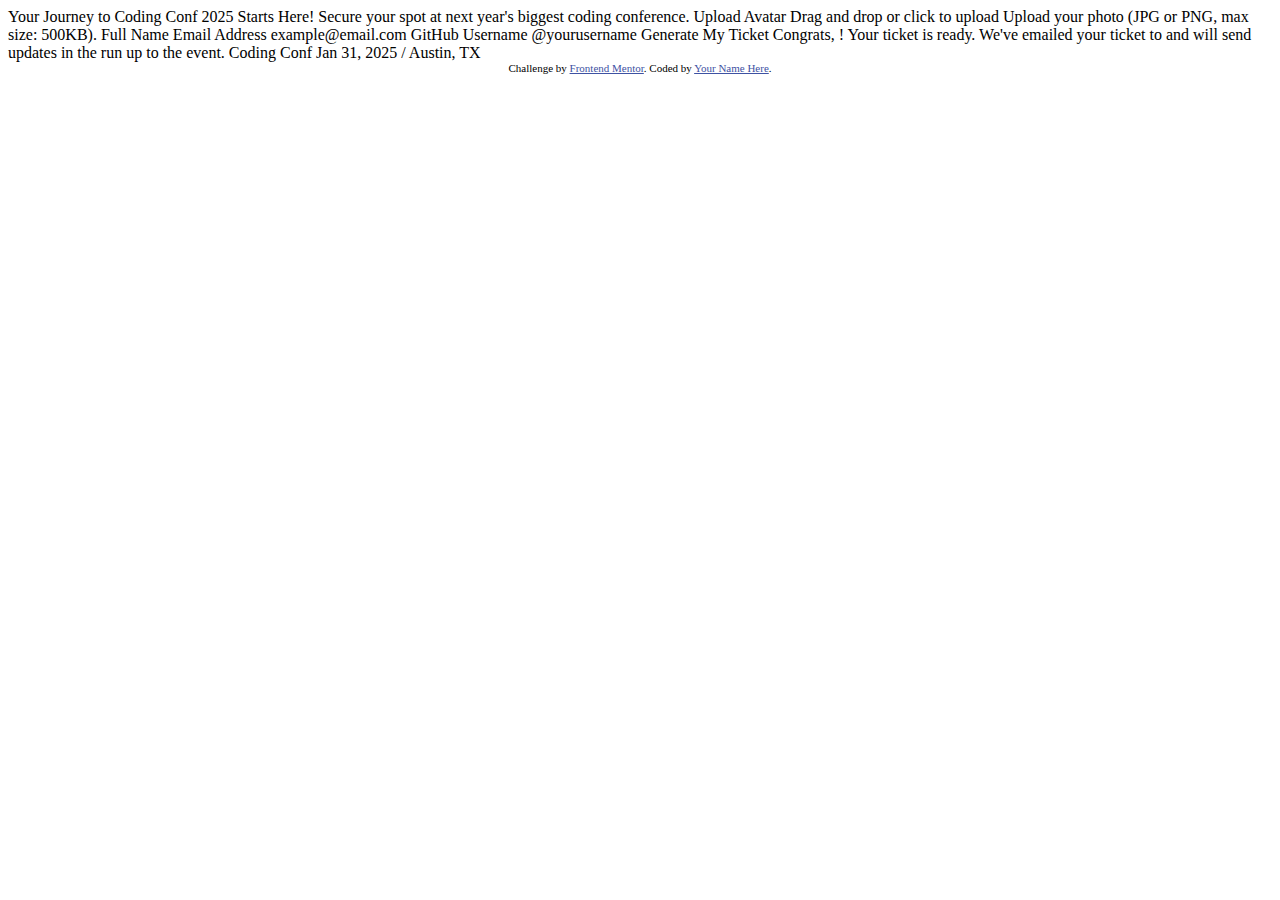
==== index.html @ 29e8fb3f "Init files" ====
<!DOCTYPE html>
<html lang="en">
<head>
  <meta charset="UTF-8">
  <meta name="viewport" content="width=device-width, initial-scale=1.0"> <!-- displays site properly based on user's device -->

  <link rel="icon" type="image/png" sizes="32x32" href="./assets/images/favicon-32x32.png">
  
  <title>Frontend Mentor | Conference ticket generator</title>

  <!-- Feel free to remove these styles or customise in your own stylesheet 👍 -->
  <style>
    .attribution { font-size: 11px; text-align: center; }
    .attribution a { color: hsl(228, 45%, 44%); }
  </style>
</head>
<body>

  <!-- Form starts -->

  Your Journey to Coding Conf 2025 Starts Here!

  Secure your spot at next year's biggest coding conference.

  Upload Avatar
  Drag and drop or click to upload
  Upload your photo (JPG or PNG, max size: 500KB).

  Full Name

  Email Address
  example@email.com

  GitHub Username
  @yourusername

  Generate My Ticket

  <!-- Form ends -->

  <!-- Generated tickets starts -->

  Congrats, <!-- Full Name -->! Your ticket is ready.

  We've emailed your ticket to <!-- Email Address --> and will send updates in the run up to the event.

  Coding Conf
  Jan 31, 2025 / Austin, TX

  <!-- Generated tickets ends -->
  
  <div class="attribution">
    Challenge by <a href="https://www.frontendmentor.io?ref=challenge">Frontend Mentor</a>. 
    Coded by <a href="#">Your Name Here</a>.
  </div>
</body>
</html>
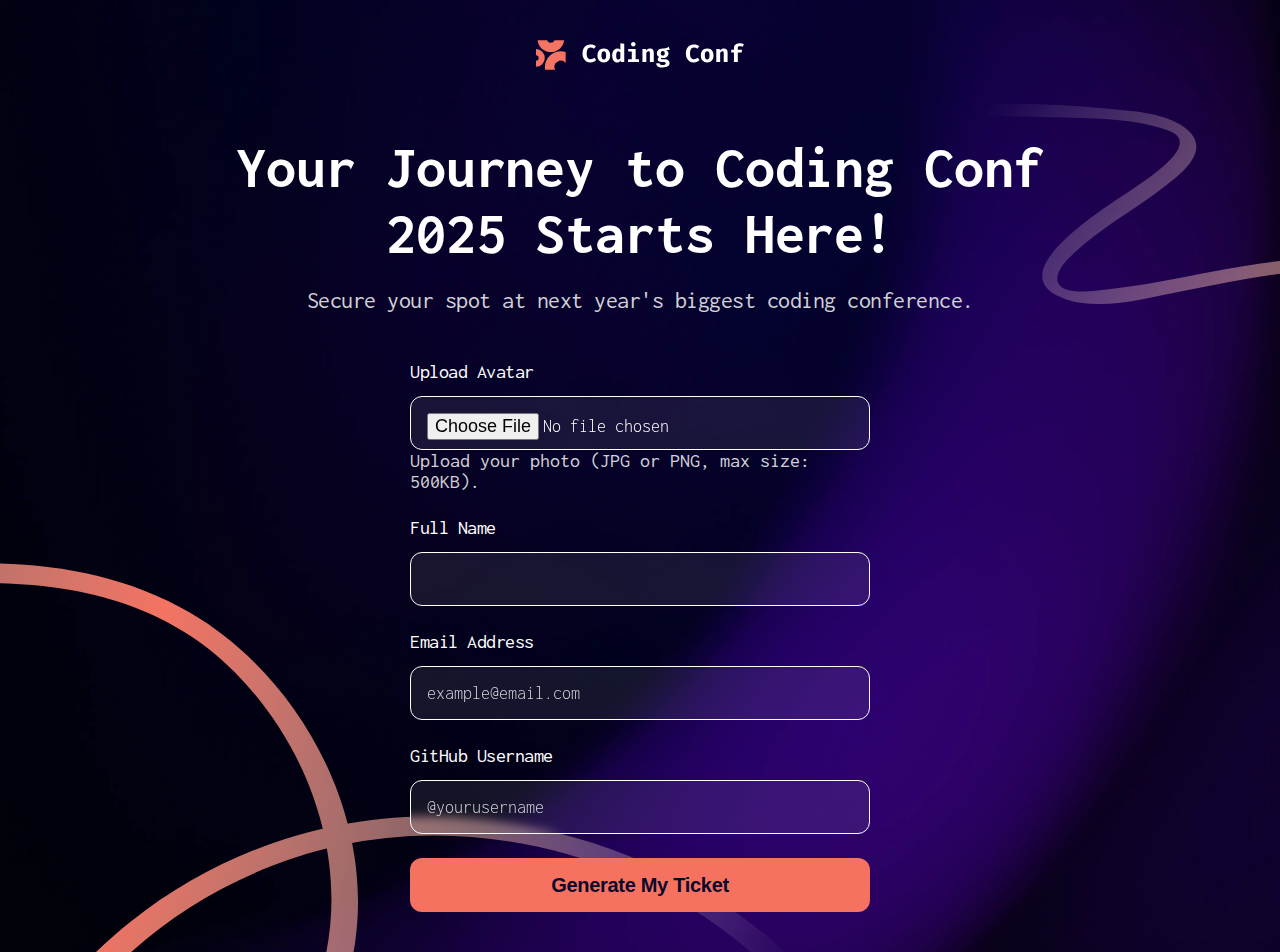
==== commit 1286f613: "Form Desktop" ====
--- a/index.html
+++ b/index.html
@@ -1,57 +1,68 @@
 <!DOCTYPE html>
 <html lang="en">
-<head>
-  <meta charset="UTF-8">
-  <meta name="viewport" content="width=device-width, initial-scale=1.0"> <!-- displays site properly based on user's device -->
+  <head>
+    <meta charset="UTF-8" />
+    <meta name="viewport" content="width=device-width, initial-scale=1.0" />
+    <!-- displays site properly based on user's device -->
 
-  <link rel="icon" type="image/png" sizes="32x32" href="./assets/images/favicon-32x32.png">
-  
-  <title>Frontend Mentor | Conference ticket generator</title>
+    <link
+      rel="icon"
+      type="image/png"
+      sizes="32x32"
+      href="./assets/images/favicon-32x32.png"
+    />
 
-  <!-- Feel free to remove these styles or customise in your own stylesheet 👍 -->
-  <style>
-    .attribution { font-size: 11px; text-align: center; }
-    .attribution a { color: hsl(228, 45%, 44%); }
-  </style>
-</head>
-<body>
-
-  <!-- Form starts -->
-
-  Your Journey to Coding Conf 2025 Starts Here!
-
-  Secure your spot at next year's biggest coding conference.
-
-  Upload Avatar
-  Drag and drop or click to upload
-  Upload your photo (JPG or PNG, max size: 500KB).
-
-  Full Name
-
-  Email Address
-  example@email.com
-
-  GitHub Username
-  @yourusername
-
-  Generate My Ticket
-
-  <!-- Form ends -->
-
-  <!-- Generated tickets starts -->
-
-  Congrats, <!-- Full Name -->! Your ticket is ready.
-
-  We've emailed your ticket to <!-- Email Address --> and will send updates in the run up to the event.
-
-  Coding Conf
-  Jan 31, 2025 / Austin, TX
-
-  <!-- Generated tickets ends -->
-  
-  <div class="attribution">
-    Challenge by <a href="https://www.frontendmentor.io?ref=challenge">Frontend Mentor</a>. 
-    Coded by <a href="#">Your Name Here</a>.
-  </div>
-</body>
-</html>+    <title>Frontend Mentor | Conference ticket generator</title>
+    <link rel="stylesheet" href="style.css" />
+  </head>
+  <body>
+    <header class="header">
+      <figure class="header__logo">
+        <img src="assets/images/logo-full.svg" alt="Logo" />
+      </figure>
+    </header>
+    <main class="main">
+      <h1 class="heading">Your Journey to Coding Conf 2025 Starts Here!</h1>
+      <p class="text">
+        Secure your spot at next year's biggest coding conference.
+      </p>
+      <form action="/generated-ticket.html" method="get" class="form">
+        <div class="form__row">
+          <label for="avatar">Upload Avatar</label>
+          <input
+            type="file"
+            name="avatar"
+            id="avatar"
+            placeholder="Drag and drop or click to upload"
+          />
+          <span class="form__message--help"
+            >Upload your photo (JPG or PNG, max size: 500KB).</span
+          >
+        </div>
+        <div class="form__row">
+          <label for="fullname">Full Name</label>
+          <input type="text" name="fullname" id="fullname" />
+        </div>
+        <div class="form__row">
+          <label for="email">Email Address</label>
+          <input
+            type="email"
+            name="email"
+            id="email"
+            placeholder="example@email.com"
+          />
+        </div>
+        <div class="form__row">
+          <label for="github-username">GitHub Username</label>
+          <input
+            type="text"
+            name="github-username"
+            id="github-username"
+            placeholder="@yourusername"
+          />
+        </div>
+        <button class="button" type="submit">Generate My Ticket</button>
+      </form>
+    </main>
+  </body>
+</html>
--- a/style.css
+++ b/style.css
@@ -0,0 +1,142 @@
+@font-face {
+  font-family: 'Inconsolata';
+  src: url(assets/fonts/Inconsolata-VariableFont_wdth,wght.ttf);
+}
+
+:root {
+  --Neutral-0: hsl(0, 0%, 100%);
+  --Neutral-300: hsl(252, 6%, 83%);
+  --Neutral-500: hsl(245, 15%, 58%);
+  --Neutral-700: hsl(245, 19%, 35%);
+  --Neutral-900: hsl(248, 70%, 10%);
+
+  --Orange-500: hsl(7, 88%, 67%);
+  --Orange-700: hsl(7, 71%, 60%);
+
+  --Gradient: hsl(7, 86%, 67%) to hsl(0, 0%, 100%);
+
+  
+  --White-transparent: hsla(0, 0%, 100%, 8%);
+
+  --Extrabold: 700;
+  --Medium: 400;
+  --Regular: 300;
+}
+
+*,
+*::after,
+*::before {
+  margin: 0;
+  padding: 0;
+  box-sizing: border-box;
+}
+
+html {
+  font-size: 62.5%;
+}
+
+body {
+  font-family: 'Inconsolata', sans-serif;
+  font-size: 2rem;
+  color: var(--Neutral-300);
+  background-color: var(--Neutral-900);
+  background-image: url(assets/images/pattern-squiggly-line-bottom-desktop.svg), url(assets/images/pattern-squiggly-line-top.svg), url(assets/images/background-desktop.png);
+  background-size:  auto, auto, cover;
+  background-repeat: no-repeat;
+  background-position: left bottom, right top 13%, center ;
+  min-height: 100dvh;
+
+  display: flex;
+  flex-direction: column;
+  align-items: center;
+  padding: 4rem;
+}
+
+.header {
+  margin-bottom: 6rem;
+}
+
+.main {
+  max-width: 89.1rem;
+  display: flex;
+  flex-direction: column;
+  align-items: center;
+}
+
+.heading {
+  color: var(--Neutral-0);
+  font-size: 6rem;
+  line-height: 110%;
+  letter-spacing: -.01rem;
+  font-weight: var(--Extrabold);
+  text-align: center;
+  margin-bottom: 2rem;
+}
+
+.text {
+  font-size: 2.4rem;
+  font-weight: var(--Medium);
+  line-height: 120%;
+  letter-spacing: -0.05rem;
+  text-align: center;
+  margin-bottom: 4.5rem;
+}
+
+.form {
+  width: 46rem;
+}
+
+.form__row {
+  display: flex;
+  flex-direction: column;
+  margin-bottom: 2.4rem;
+}
+
+.form label {
+  font-size: 2rem;
+  font-weight: var(--Medium);
+  color: var(--Neutral-0);
+  line-height: 120%;
+  letter-spacing: -0.05rem;
+  margin-bottom: 1.2rem;
+}
+
+.form input {
+  outline: none;
+  background-color: var(--White-transparent);
+  backdrop-filter: blur(5px);
+  border: .1rem solid var(--Neutral-0);
+  height: 5.4rem;
+  border-radius: 1.2rem;
+  padding: 1.6rem;
+  color: var(--Neutral-0);
+  font-size: 1.8rem;
+  line-height: 120%;
+  font-weight: var(--Regular);
+  font-family: 'Inconsolata';
+}
+
+.form input::placeholder {
+  color: var(--Neutral-300);
+  font-size: 1.8rem;
+  line-height: 120%;
+  font-weight: var(--Regular);
+  font-family: 'Inconsolata';
+}
+
+.button {
+  height: 5.4rem;
+  border-radius: 1.2rem;
+  border: none;
+  background-color: var(--Orange-500);
+  color: var(--Neutral-900);
+  display: flex;
+  align-items: center;
+  justify-content: center;
+  width: 100%;
+  font-size: 2rem;
+  line-height: 100%;
+  letter-spacing: -.03rem;
+  font-weight: var(--Extrabold);
+  cursor: pointer;
+}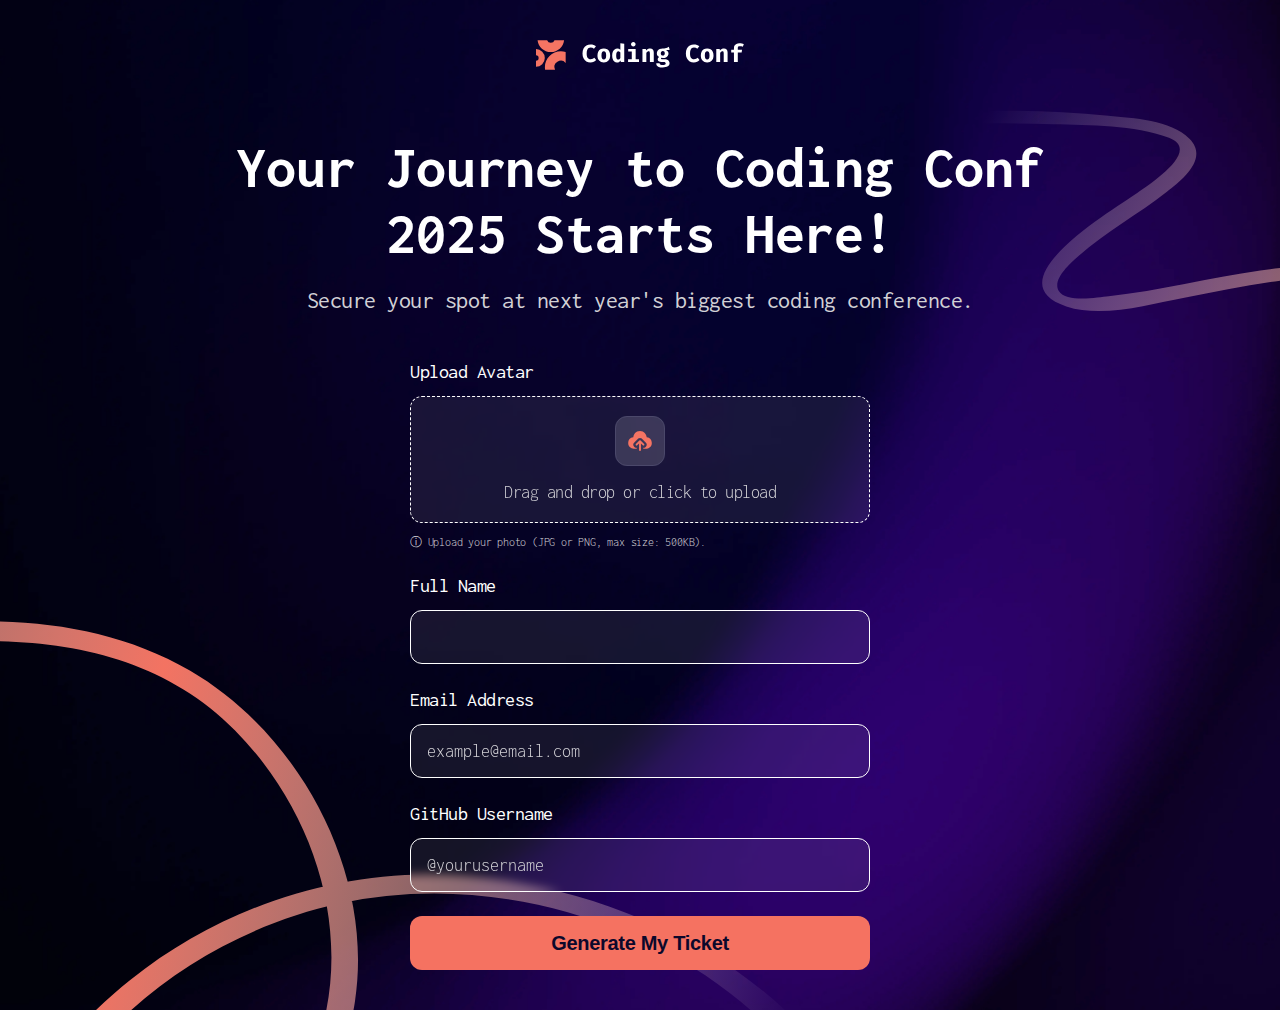
==== commit 89ffd3cc: "Form validation" ====
--- a/index.html
+++ b/index.html
@@ -28,20 +28,31 @@
       </p>
       <form action="/generated-ticket.html" method="get" class="form">
         <div class="form__row">
-          <label for="avatar">Upload Avatar</label>
           <input
             type="file"
             name="avatar"
             id="avatar"
-            placeholder="Drag and drop or click to upload"
+            required
           />
-          <span class="form__message--help"
-            >Upload your photo (JPG or PNG, max size: 500KB).</span
+          <label for="avatar" class="form__custom-file">
+            <span class="form__label-file">Upload Avatar</span>
+            <div class="form__input-file">
+              <figure>
+                <img src="assets/images/icon-upload.svg" alt="Upload">
+              </figure>
+              <span class="form__text-file">Drag and drop or click to upload</span>
+            </div>
+          </label>
+          <span class="form__message form__message--help"
+            >&#9432; Upload your photo (JPG or PNG, max size: 500KB).</span
+          >
+          <span class="form__message form__message--error"
+            >&#9432; File too large. Please upload a photo under 500KB.</span
           >
         </div>
         <div class="form__row">
           <label for="fullname">Full Name</label>
-          <input type="text" name="fullname" id="fullname" />
+          <input type="text" name="fullname" id="fullname" required/>
         </div>
         <div class="form__row">
           <label for="email">Email Address</label>
@@ -50,7 +61,11 @@
             name="email"
             id="email"
             placeholder="example@email.com"
+            required
           />
+          <span class="form__message form__message--error"
+            >&#9432; Please enter a valid email address.</span
+          >
         </div>
         <div class="form__row">
           <label for="github-username">GitHub Username</label>
@@ -59,6 +74,7 @@
             name="github-username"
             id="github-username"
             placeholder="@yourusername"
+            required
           />
         </div>
         <button class="button" type="submit">Generate My Ticket</button>
--- a/style.css
+++ b/style.css
@@ -17,6 +17,7 @@
 
   
   --White-transparent: hsla(0, 0%, 100%, 8%);
+  --White-transparent-hover: hsla(0, 0%, 100%, 20%);
 
   --Extrabold: 700;
   --Medium: 400;
@@ -92,13 +93,19 @@
   margin-bottom: 2.4rem;
 }
 
-.form label {
+.form label,
+.form__label-file {
   font-size: 2rem;
   font-weight: var(--Medium);
   color: var(--Neutral-0);
   line-height: 120%;
   letter-spacing: -0.05rem;
   margin-bottom: 1.2rem;
+  display: inline-block;
+}
+
+.form .form__custom-file {
+  margin-bottom: 0;
 }
 
 .form input {
@@ -116,12 +123,70 @@
   font-family: 'Inconsolata';
 }
 
+.form__input-file {
+  background-color: var(--White-transparent);
+  backdrop-filter: blur(5px);
+  border: .1rem dashed var(--Neutral-0);
+  border-radius: 1.2rem;
+  display: flex;
+  flex-direction: column;
+  align-items: center;
+  padding: 1.9rem;
+  gap: 1.6rem;
+  cursor: pointer;
+}
+
+.form input:hover,
+.form__input-file:hover {
+  background-color: var(--White-transparent-hover);
+}
+
+.form input:focus,
+.form input:focus ~ .form__custom-file .form__input-file,
+.button:focus {
+  outline: 1.5px solid var(--Neutral-0);
+  outline-offset: 3px;
+}
+
+.form input.error,
+.form input.error ~ .form__custom-file .form__input-file {
+  border: .1rem solid var(--Orange-500);
+}
+
+.form__input-file figure {
+  width: 5rem;
+  height: 5rem;
+  border-radius: 1.2rem;
+  border: .1rem solid var(--Neutral-700);
+  background-color: var(--White-transparent);
+  backdrop-filter: blur(24px);
+  display: flex;
+  align-items: center;
+  justify-content: center;
+}
+
+.form__text-file {
+  color: var(--Neutral-300);
+  font-size: 1.8rem;
+  line-height: 120%;
+  font-weight: var(--Regular);
+}
+
 .form input::placeholder {
   color: var(--Neutral-300);
   font-size: 1.8rem;
   line-height: 120%;
   font-weight: var(--Regular);
   font-family: 'Inconsolata';
+}
+
+.form input[type="file"] {
+  height: 0;
+  width: 0;
+  opacity: 0;
+  margin-bottom: 0;
+  padding: 0;
+  border: none;
 }
 
 .button {
@@ -139,4 +204,30 @@
   letter-spacing: -.03rem;
   font-weight: var(--Extrabold);
   cursor: pointer;
-}+}
+
+.button:hover {
+  background-color: var(--Orange-700);
+}
+
+.form__message {
+  font-size: 1.2rem;
+  line-height: 120%;
+  letter-spacing: -.02rem;
+  font-weight: var(--Regular);
+  padding-top: 1.2rem;
+}
+
+.form__message--help {
+  color: var(--Neutral-300);
+}
+
+.form__message--error {
+  color: var(--Orange-500);
+  display: none;
+}
+
+.form input.error ~ .form__message--error,
+.form input.error ~ .form__message--error {
+  display: inline-block;
+}
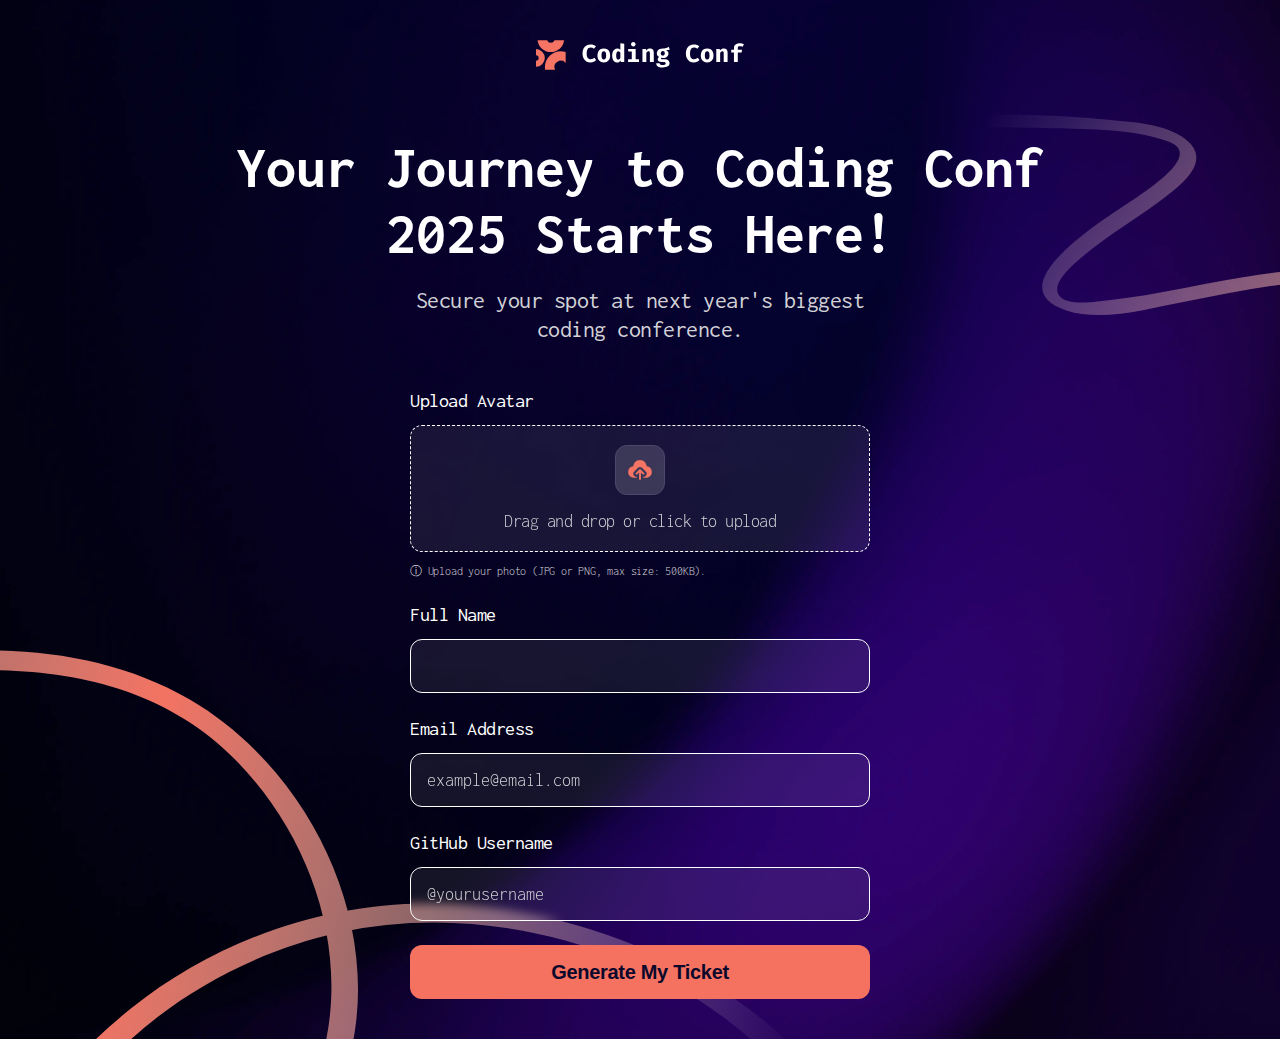
==== commit 6b4dbae2: "mobile" ====
--- a/index.html
+++ b/index.html
@@ -28,42 +28,40 @@
       </p>
       <form action="/generated-ticket.html" method="get" class="form">
         <div class="form__row">
-          <input
-            type="file"
-            name="avatar"
-            id="avatar"
-            required
-          />
+          <input type="file" name="avatar" id="avatar" />
           <label for="avatar" class="form__custom-file">
             <span class="form__label-file">Upload Avatar</span>
             <div class="form__input-file">
               <figure>
-                <img src="assets/images/icon-upload.svg" alt="Upload">
+                <img src="assets/images/icon-upload.svg" alt="Upload" />
               </figure>
-              <span class="form__text-file">Drag and drop or click to upload</span>
+              <span class="form__text-file"
+                >Drag and drop or click to upload</span
+              >
             </div>
           </label>
           <span class="form__message form__message--help"
             >&#9432; Upload your photo (JPG or PNG, max size: 500KB).</span
           >
-          <span class="form__message form__message--error"
+          <span
+            class="form__message form__message--error form__message--maxsize hidden"
             >&#9432; File too large. Please upload a photo under 500KB.</span
           >
         </div>
         <div class="form__row">
           <label for="fullname">Full Name</label>
-          <input type="text" name="fullname" id="fullname" required/>
+          <input type="text" name="fullname" id="fullname" />
         </div>
         <div class="form__row">
           <label for="email">Email Address</label>
           <input
-            type="email"
+            type="text"
             name="email"
             id="email"
             placeholder="example@email.com"
-            required
           />
-          <span class="form__message form__message--error"
+          <span
+            class="form__message form__message--error form__message--wrongEmail hidden"
             >&#9432; Please enter a valid email address.</span
           >
         </div>
@@ -74,11 +72,11 @@
             name="github-username"
             id="github-username"
             placeholder="@yourusername"
-            required
           />
         </div>
         <button class="button" type="submit">Generate My Ticket</button>
       </form>
     </main>
+    <script src="index.js"></script>
   </body>
 </html>
--- a/style.css
+++ b/style.css
@@ -1,6 +1,6 @@
 @font-face {
-  font-family: 'Inconsolata';
-  src: url(assets/fonts/Inconsolata-VariableFont_wdth,wght.ttf);
+  font-family: "Inconsolata";
+  src: url(assets/fonts/Inconsolata-VariableFont_wdth_wght.ttf);
 }
 
 :root {
@@ -13,13 +13,13 @@
   --Orange-500: hsl(7, 88%, 67%);
   --Orange-700: hsl(7, 71%, 60%);
 
-  --Gradient: hsl(7, 86%, 67%) to hsl(0, 0%, 100%);
-
-  
+  --Gradient: linear-gradient(90deg, hsl(7, 86%, 67%), hsl(0, 0%, 100%));
+
   --White-transparent: hsla(0, 0%, 100%, 8%);
   --White-transparent-hover: hsla(0, 0%, 100%, 20%);
 
   --Extrabold: 700;
+  --Bold: 700;
   --Medium: 400;
   --Regular: 300;
 }
@@ -37,20 +37,26 @@
 }
 
 body {
-  font-family: 'Inconsolata', sans-serif;
+  font-family: "Inconsolata", sans-serif;
   font-size: 2rem;
   color: var(--Neutral-300);
   background-color: var(--Neutral-900);
-  background-image: url(assets/images/pattern-squiggly-line-bottom-desktop.svg), url(assets/images/pattern-squiggly-line-top.svg), url(assets/images/background-desktop.png);
-  background-size:  auto, auto, cover;
+  background-image: url(assets/images/pattern-squiggly-line-bottom-desktop.svg),
+    url(assets/images/pattern-squiggly-line-top.svg),
+    url(assets/images/background-desktop.png);
+  background-size: auto, auto, cover;
   background-repeat: no-repeat;
-  background-position: left bottom, right top 13%, center ;
+  background-position: left bottom, right top 13%, center;
   min-height: 100dvh;
 
   display: flex;
   flex-direction: column;
   align-items: center;
   padding: 4rem;
+}
+
+.hidden {
+  display: none;
 }
 
 .header {
@@ -68,7 +74,7 @@
   color: var(--Neutral-0);
   font-size: 6rem;
   line-height: 110%;
-  letter-spacing: -.01rem;
+  letter-spacing: -0.01rem;
   font-weight: var(--Extrabold);
   text-align: center;
   margin-bottom: 2rem;
@@ -112,7 +118,7 @@
   outline: none;
   background-color: var(--White-transparent);
   backdrop-filter: blur(5px);
-  border: .1rem solid var(--Neutral-0);
+  border: 0.1rem solid var(--Neutral-0);
   height: 5.4rem;
   border-radius: 1.2rem;
   padding: 1.6rem;
@@ -120,20 +126,19 @@
   font-size: 1.8rem;
   line-height: 120%;
   font-weight: var(--Regular);
-  font-family: 'Inconsolata';
+  font-family: "Inconsolata";
 }
 
 .form__input-file {
   background-color: var(--White-transparent);
   backdrop-filter: blur(5px);
-  border: .1rem dashed var(--Neutral-0);
+  border: 0.1rem dashed var(--Neutral-0);
   border-radius: 1.2rem;
   display: flex;
   flex-direction: column;
   align-items: center;
   padding: 1.9rem;
   gap: 1.6rem;
-  cursor: pointer;
 }
 
 .form input:hover,
@@ -150,14 +155,14 @@
 
 .form input.error,
 .form input.error ~ .form__custom-file .form__input-file {
-  border: .1rem solid var(--Orange-500);
+  border: 0.1rem solid var(--Orange-500);
 }
 
 .form__input-file figure {
   width: 5rem;
   height: 5rem;
   border-radius: 1.2rem;
-  border: .1rem solid var(--Neutral-700);
+  border: 0.1rem solid var(--Neutral-700);
   background-color: var(--White-transparent);
   backdrop-filter: blur(24px);
   display: flex;
@@ -165,6 +170,39 @@
   justify-content: center;
 }
 
+.form__preview-file {
+  width: 5rem;
+  height: 5rem;
+  border-radius: 1.2rem;
+  border: 0.1rem solid var(--Neutral-700);
+  background-size: cover;
+  background-position: center;
+}
+
+.form__buttons-file {
+  display: flex;
+  align-items: center;
+  justify-content: center;
+  gap: 0.8rem;
+}
+
+.form__buttons-file span {
+  padding: 0.4rem 0.8rem;
+  border-radius: 0.4rem;
+  background-color: var(--White-transparent);
+  backdrop-filter: blur(24px);
+  color: var(--Neutral-0);
+  font-size: 1.2rem;
+  font-weight: var(--Regular);
+  line-height: 120%;
+  letter-spacing: -0.02rem;
+  cursor: pointer;
+}
+
+.form__buttons-file span:hover {
+  text-decoration: underline;
+}
+
 .form__text-file {
   color: var(--Neutral-300);
   font-size: 1.8rem;
@@ -177,7 +215,7 @@
   font-size: 1.8rem;
   line-height: 120%;
   font-weight: var(--Regular);
-  font-family: 'Inconsolata';
+  font-family: "Inconsolata";
 }
 
 .form input[type="file"] {
@@ -201,7 +239,7 @@
   width: 100%;
   font-size: 2rem;
   line-height: 100%;
-  letter-spacing: -.03rem;
+  letter-spacing: -0.03rem;
   font-weight: var(--Extrabold);
   cursor: pointer;
 }
@@ -213,7 +251,7 @@
 .form__message {
   font-size: 1.2rem;
   line-height: 120%;
-  letter-spacing: -.02rem;
+  letter-spacing: -0.02rem;
   font-weight: var(--Regular);
   padding-top: 1.2rem;
 }
@@ -224,10 +262,129 @@
 
 .form__message--error {
   color: var(--Orange-500);
+}
+
+/* .form input.error ~ .form__message--help {
   display: none;
 }
 
-.form input.error ~ .form__message--error,
 .form input.error ~ .form__message--error {
   display: inline-block;
-}
+} */
+
+/* Ticket Page */
+
+.heading strong {
+  background-image: var(--Gradient);
+  background-clip: text;
+  color: transparent;
+  font-weight: inherit;
+}
+
+.text {
+  max-width: 51.4rem;
+}
+
+.text strong {
+  font-weight: inherit;
+  color: var(--Orange-500);
+}
+
+.ticket {
+  width: 60rem;
+  height: 28rem;
+  background-image: url(assets/images/pattern-ticket.svg);
+  background-size: cover;
+  padding: 2.4rem;
+
+  display: flex;
+  flex-direction: column;
+  justify-content: space-between;
+  position: relative;
+}
+
+.ticket__data {
+  display: grid;
+  grid-template-columns: min-content auto;
+  row-gap: 1.2rem;
+  column-gap: 2rem;
+}
+
+.ticket__heading {
+  font-size: 4rem;
+  font-weight: var(--Bold);
+  line-height: 110%;
+  letter-spacing: -0.1rem;
+  color: var(--Neutral-0);
+}
+
+.ticket__date {
+  font-size: 1.8rem;
+  line-height: 120%;
+  color: var(--Neutral-300);
+  grid-column: 2 / 3;
+}
+
+.ticket__id {
+  position: absolute;
+  right: 0;
+  top: 45%;
+  transform: rotateZ(90deg);
+  color: var(--Neutral-500);
+  font-size: 3rem;
+  font-weight: var(--Medium);
+  line-height: 110%;
+  letter-spacing: -0.1rem;
+}
+
+.ticket__user-data {
+  display: flex;
+  gap: 1.6rem;
+}
+
+.ticket__user-data figure {
+  width: 8rem;
+  height: 8rem;
+  background-position: center;
+  background-size: cover;
+  border-radius: 1.2rem;
+}
+
+.ticket__user-info {
+  display: flex;
+  flex-direction: column;
+  gap: 1.8rem;
+}
+
+.ticket__user-heading {
+  font-size: 3rem;
+  font-weight: var(--Medium);
+  line-height: 110%;
+  letter-spacing: -0.01rem;
+}
+
+.ticket__user-links a {
+  text-decoration: none;
+}
+
+@media screen and (max-width: 1106px) {
+  body {
+    background-size: 44rem, 30rem, auto;
+  }
+}
+
+@media screen and (max-width: 512px) {
+  html {
+    font-size: 55%;
+  }
+}
+
+@media screen and (max-width: 442px) {
+  html {
+    font-size: 45%;
+  }
+
+  body {
+    background-size: 30rem, 30rem, auto;
+  }
+}
